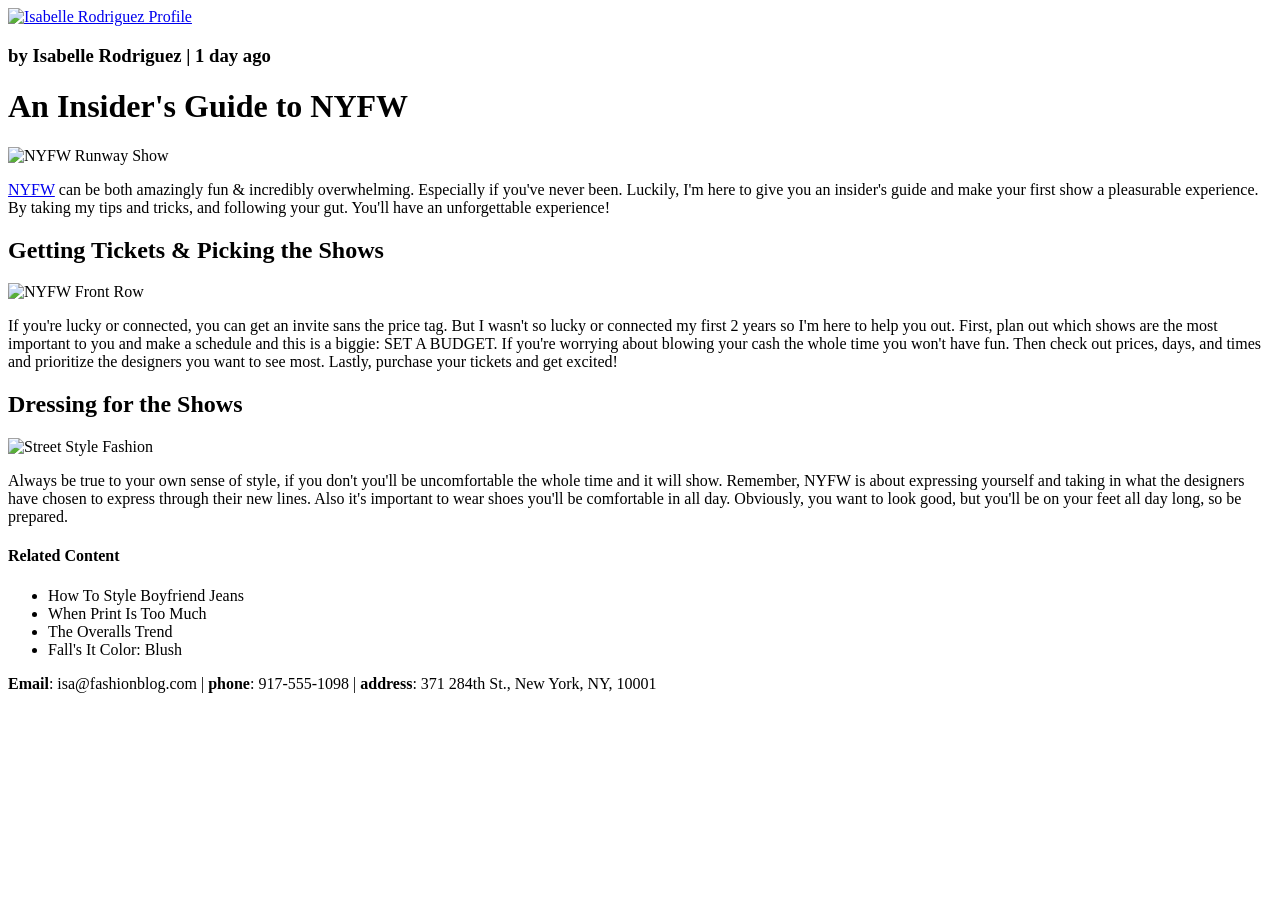
==== index.html @ 5028a847 "fix the index.html" ====
<!DOCTYPE html>
<html>
<head>
  <title>Everyday with Isa</title>
</head>
<body>

  <!-- Profile Section -->
  <a href="#contact">
    <img src="https://content.codecademy.com/courses/learn-html/elements-and-structure/profile.jpg" alt="Isabelle Rodriguez Profile">
  </a>
  <h3>by Isabelle Rodriguez | 1 day ago</h3>

  <!-- Main Blog Header -->
  <h1>An Insider's Guide to NYFW</h1>

  <!-- Blog Post 1 -->
  <img src="https://content.codecademy.com/courses/learn-html/elements-and-structure/image-one.jpeg" alt="NYFW Runway Show">
  <p><a href="https://en.wikipedia.org/wiki/New_York_Fashion_Week" target="_blank">NYFW</a> can be both amazingly fun & incredibly overwhelming. Especially if you've never been. Luckily, I'm here to give you an insider's guide and make your first show a pleasurable experience. By taking my tips and tricks, and following your gut. You'll have an unforgettable experience!</p>

  <h2>Getting Tickets & Picking the Shows</h2>

  <!-- Blog Post 2 -->
  <img src="https://content.codecademy.com/courses/learn-html/elements-and-structure/image-two.jpeg" alt="NYFW Front Row">
  <p>If you're lucky or connected, you can get an invite sans the price tag. But I wasn't so lucky or connected my first 2 years so I'm here to help you out. First, plan out which shows are the most important to you and make a schedule and this is a biggie: SET A BUDGET. If you're worrying about blowing your cash the whole time you won't have fun. Then check out prices, days, and times and prioritize the designers you want to see most. Lastly, purchase your tickets and get excited!</p>

  <h2>Dressing for the Shows</h2>

  <!-- Blog Post 3 -->
  <img src="https://content.codecademy.com/courses/learn-html/elements-and-structure/image-three.jpeg" alt="Street Style Fashion">
  <p>Always be true to your own sense of style, if you don't you'll be uncomfortable the whole time and it will show. Remember, NYFW is about expressing yourself and taking in what the designers have chosen to express through their new lines. Also it's important to wear shoes you'll be comfortable in all day. Obviously, you want to look good, but you'll be on your feet all day long, so be prepared.</p>

  <!-- Related Content Section -->
  <h4>Related Content</h4>
  <ul>
    <li>How To Style Boyfriend Jeans</li>
    <li>When Print Is Too Much</li>
    <li>The Overalls Trend</li>
    <li>Fall's It Color: Blush</li>
  </ul>

  <!-- Contact Section -->
  <div id="contact">
    <p><strong>Email</strong>: isa@fashionblog.com | <strong>phone</strong>: 917-555-1098 | <strong>address</strong>: 371 284th St., New York, NY, 10001</p>
  </div>

</body>
</html>
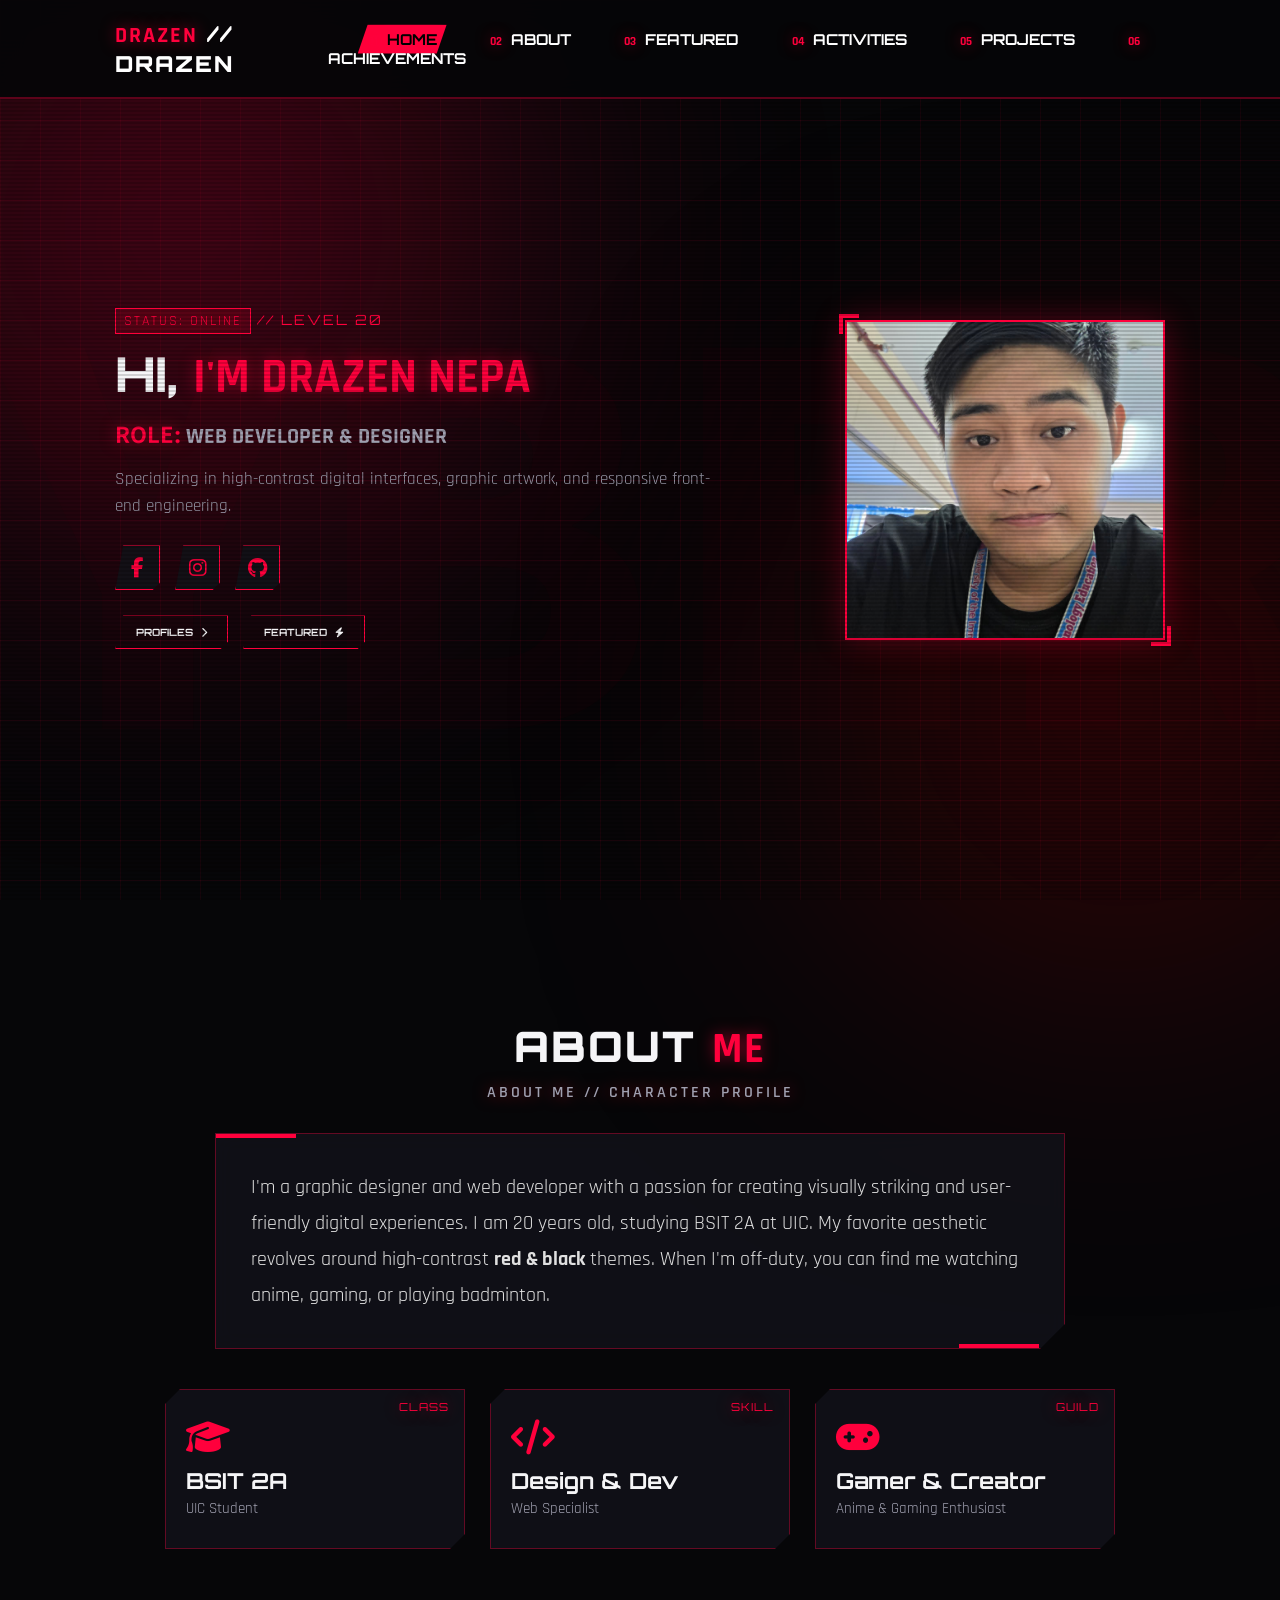
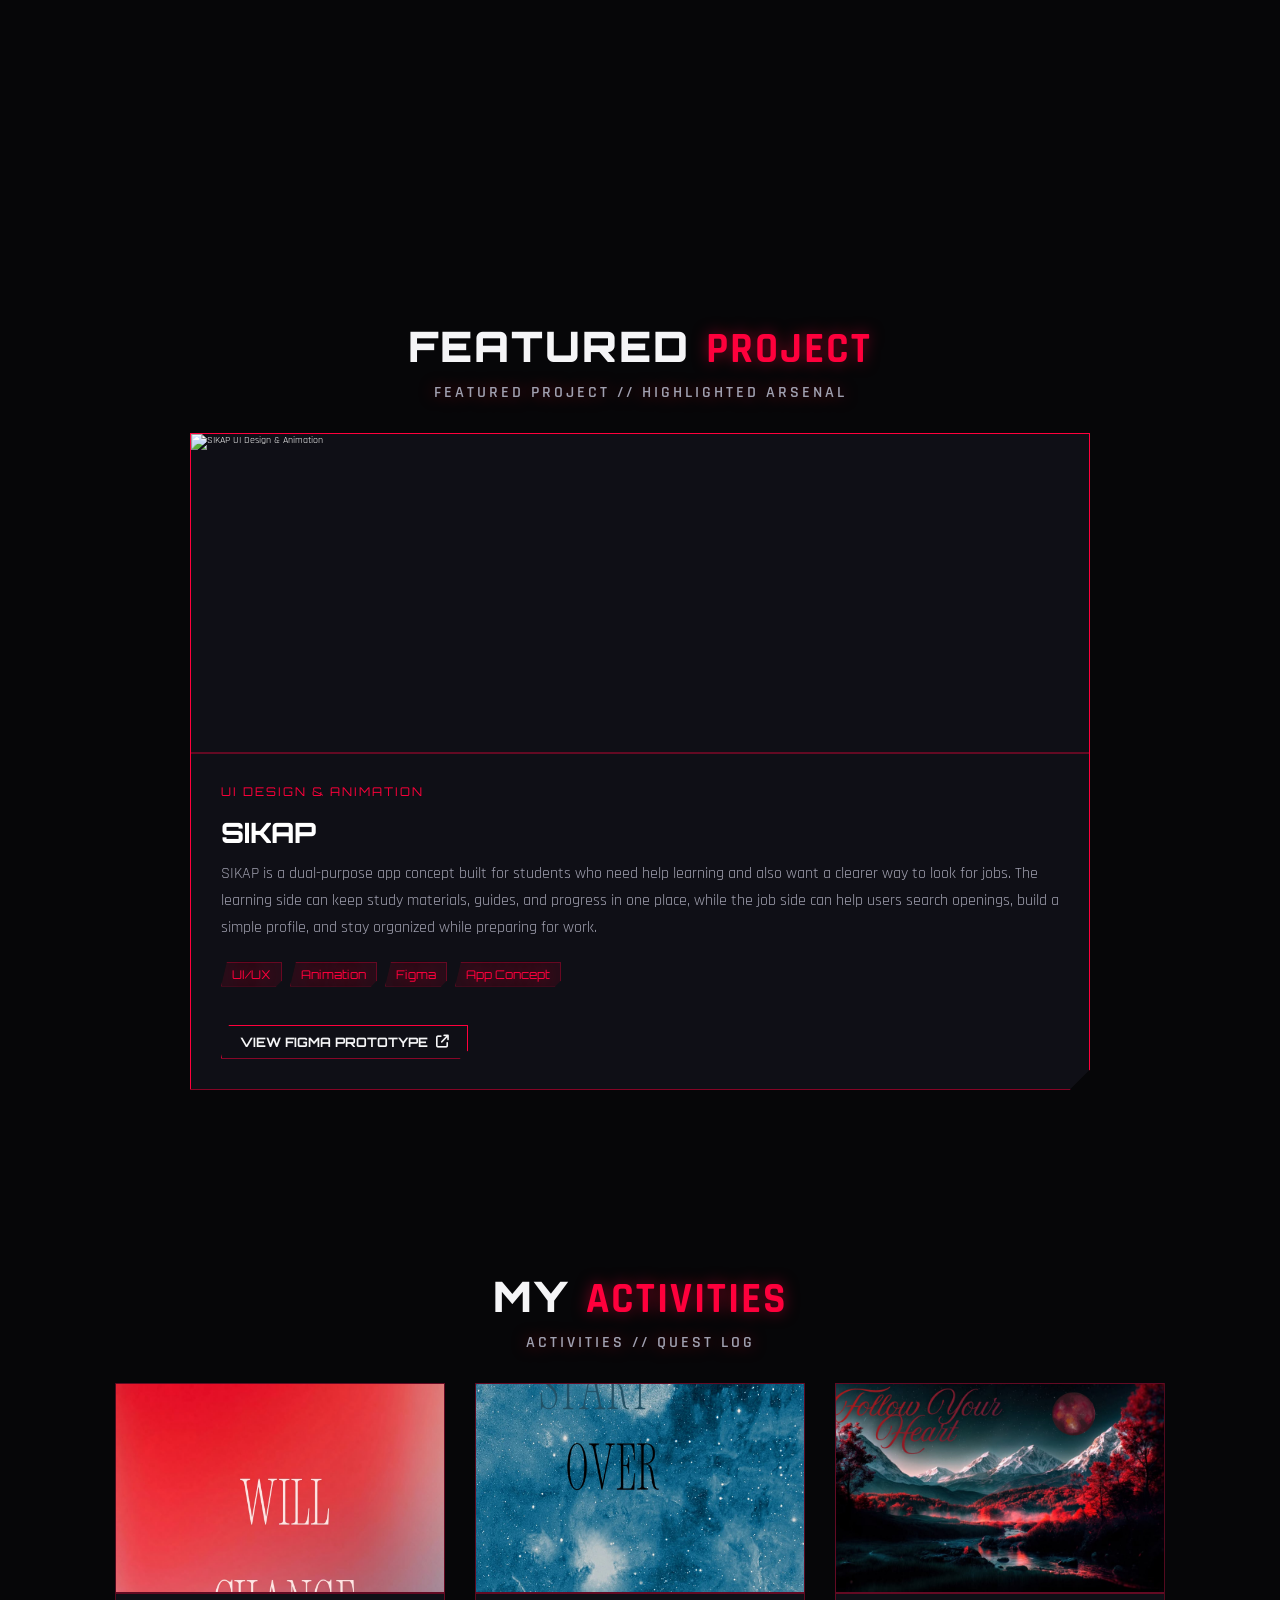
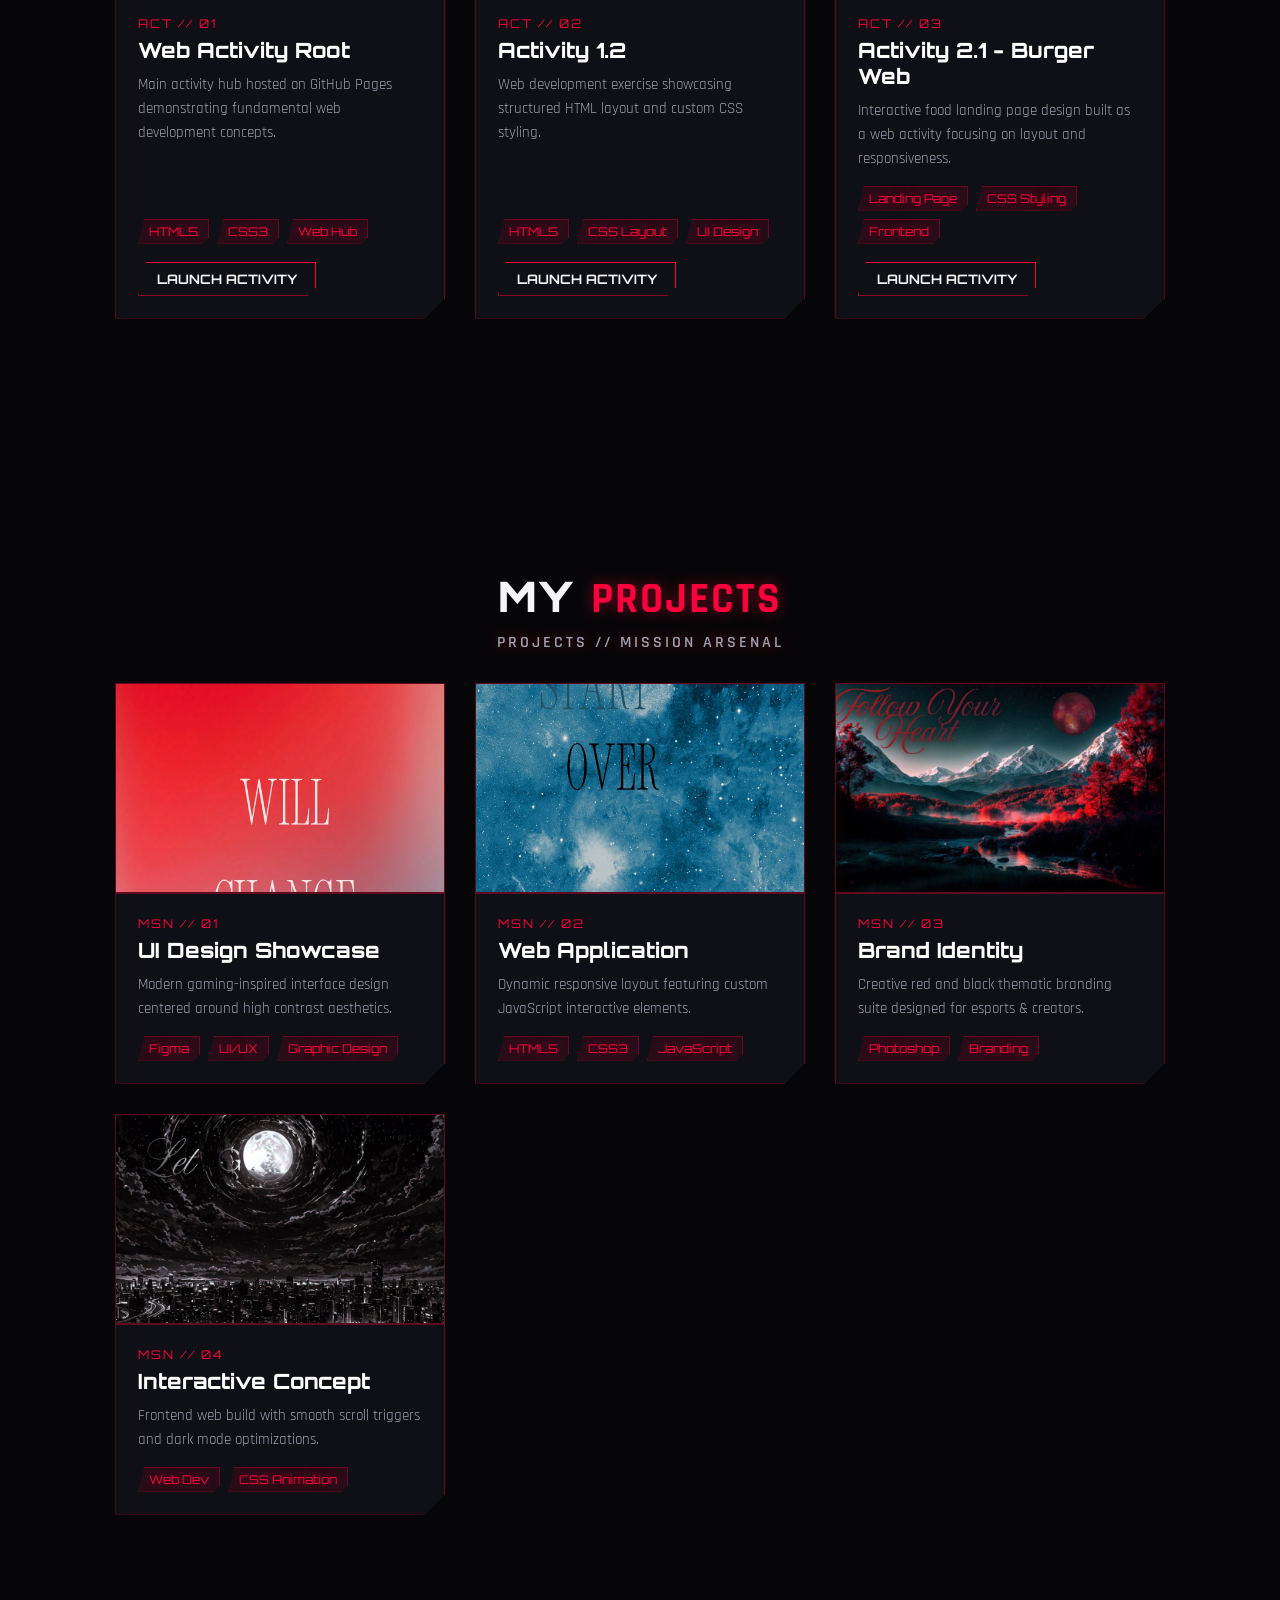
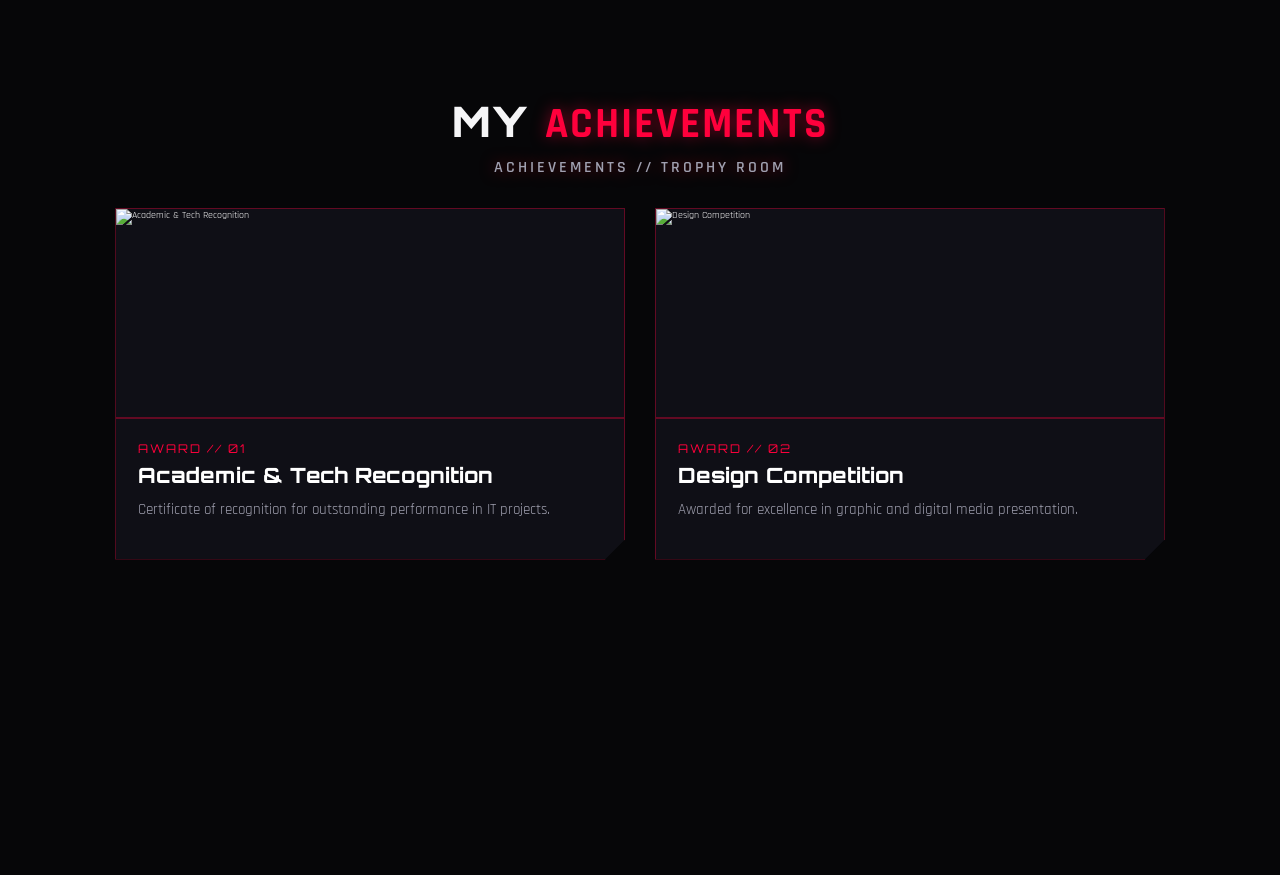
==== commit 1200924c: "checkAT1" ====
--- a/index.html
+++ b/index.html
@@ -1,48 +1,455 @@
 <!DOCTYPE html>
-<html>
+<html lang="en">
 <head>
-  <title>Everyday with Isa</title>
+    <meta charset="UTF-8">
+    <meta name="viewport" content="width=device-width, initial-scale=1.0">
+    <title>Portfolio Website - Drazen | Anime Edition</title>
+    
+    <!-- Google Anime & Cyber Fonts -->
+    <link rel="preconnect" href="https://fonts.googleapis.com">
+    <link rel="preconnect" href="https://fonts.gstatic.com" crossorigin>
+    <link href="https://fonts.googleapis.com/css2?family=Noto+Sans+JP:wght@700;900&family=Orbitron:wght@600;800;900&family=Rajdhani:wght@500;600;700&display=swap" rel="stylesheet">
+
+    <!-- Font Awesome CDN -->
+    <link rel="stylesheet" href="https://cdnjs.cloudflare.com/ajax/libs/font-awesome/6.5.1/css/all.min.css">
+    <!-- Link to local style.css -->
+    <link rel="stylesheet" href="style.css">
 </head>
 <body>
 
-  <!-- Profile Section -->
-  <a href="#contact">
-    <img src="https://content.codecademy.com/courses/learn-html/elements-and-structure/profile.jpg" alt="Isabelle Rodriguez Profile">
-  </a>
-  <h3>by Isabelle Rodriguez | 1 day ago</h3>
-
-  <!-- Main Blog Header -->
-  <h1>An Insider's Guide to NYFW</h1>
-
-  <!-- Blog Post 1 -->
-  <img src="https://content.codecademy.com/courses/learn-html/elements-and-structure/image-one.jpeg" alt="NYFW Runway Show">
-  <p><a href="https://en.wikipedia.org/wiki/New_York_Fashion_Week" target="_blank">NYFW</a> can be both amazingly fun & incredibly overwhelming. Especially if you've never been. Luckily, I'm here to give you an insider's guide and make your first show a pleasurable experience. By taking my tips and tricks, and following your gut. You'll have an unforgettable experience!</p>
-
-  <h2>Getting Tickets & Picking the Shows</h2>
-
-  <!-- Blog Post 2 -->
-  <img src="https://content.codecademy.com/courses/learn-html/elements-and-structure/image-two.jpeg" alt="NYFW Front Row">
-  <p>If you're lucky or connected, you can get an invite sans the price tag. But I wasn't so lucky or connected my first 2 years so I'm here to help you out. First, plan out which shows are the most important to you and make a schedule and this is a biggie: SET A BUDGET. If you're worrying about blowing your cash the whole time you won't have fun. Then check out prices, days, and times and prioritize the designers you want to see most. Lastly, purchase your tickets and get excited!</p>
-
-  <h2>Dressing for the Shows</h2>
-
-  <!-- Blog Post 3 -->
-  <img src="https://content.codecademy.com/courses/learn-html/elements-and-structure/image-three.jpeg" alt="Street Style Fashion">
-  <p>Always be true to your own sense of style, if you don't you'll be uncomfortable the whole time and it will show. Remember, NYFW is about expressing yourself and taking in what the designers have chosen to express through their new lines. Also it's important to wear shoes you'll be comfortable in all day. Obviously, you want to look good, but you'll be on your feet all day long, so be prepared.</p>
-
-  <!-- Related Content Section -->
-  <h4>Related Content</h4>
-  <ul>
-    <li>How To Style Boyfriend Jeans</li>
-    <li>When Print Is Too Much</li>
-    <li>The Overalls Trend</li>
-    <li>Fall's It Color: Blush</li>
-  </ul>
-
-  <!-- Contact Section -->
-  <div id="contact">
-    <p><strong>Email</strong>: isa@fashionblog.com | <strong>phone</strong>: 917-555-1098 | <strong>address</strong>: 371 284th St., New York, NY, 10001</p>
-  </div>
-
+    <!-- ANIME CRT SCANLINE & HUD OVERLAY -->
+    <div class="scanlines"></div>
+    <div class="bg-glow bg-glow-1"></div>
+    <div class="bg-glow bg-glow-2"></div>
+    <div class="grid-pattern"></div>
+    
+    <!-- BACKGROUND KANJI WATERMARK -->
+    <div class="kanji-bg">CYBER</div>
+
+    <!-- INTRO ANIMATION SCREEN -->
+    <div id="intro-loader">
+        <div class="loader-box">
+            <span class="hud-corner top-left"></span>
+            <span class="hud-corner bottom-right"></span>
+            <p class="loader-code">// SYSTEM INITIALIZING</p>
+            <h1 class="intro-title" data-text="WELCOME">WELCOME</h1>
+            <p class="intro-subtitle"><span class="jp-badge">RIOT</span> RIOT </p>
+        </div>
+    </div>
+
+    <!-- IMAGE LIGHTBOX MODAL -->
+    <div id="imageModal" class="modal">
+        <span class="close-modal">&times;</span>
+        <img class="modal-content" id="modalImg" alt="Expanded View">
+        <div id="caption"></div>
+    </div>
+
+    <!-- HEADER / NAVIGATION BAR -->
+    <header>
+        <a href="#home" class="logo"><span class="logo-kanji">DRAZEN</span> // DRAZEN</a>
+
+        <!-- Hamburger Icon for Mobile -->
+        <i class="fa-solid fa-bars" id="menu-icon"></i>
+
+        <nav>
+            <a href="#home" class="active"><span class="nav-num">01</span> HOME</a>
+            <a href="#about"><span class="nav-num">02</span> ABOUT</a>        
+            <a href="#featured"><span class="nav-num">03</span> FEATURED</a>
+            <a href="#activities"><span class="nav-num">04</span> ACTIVITIES</a>
+            <a href="#projects"><span class="nav-num">05</span> PROJECTS</a>
+            <a href="#achievements"><span class="nav-num">06</span> ACHIEVEMENTS</a>
+        </nav>
+    </header>
+
+    <!-- HOME SECTION -->
+    <section class="home" id="home">
+        <div class="home-content">
+            <div class="hud-tag"><span>STATUS: ONLINE</span> // LEVEL 20</div>
+            <h1 class="glitch-text">HI, <span>I'M DRAZEN NEPA</span></h1>
+            <h3 class="typing-text"><span class="jp-prefix">ROLE:</span> WEB DEVELOPER & DESIGNER</h3>
+            
+            <p class="home-bio-snippet">Specializing in high-contrast digital interfaces, graphic artwork, and responsive front-end engineering.</p>
+
+            <div class="social-icons">
+                <a href="https://www.facebook.com/drazen.nepa.9" target="_blank" rel="noopener noreferrer" title="Facebook"><i class="fa-brands fa-facebook-f"></i></a>
+                <a href="https://www.instagram.com/jrdrazeninepa/" target="_blank" rel="noopener noreferrer" title="Instagram"><i class="fa-brands fa-instagram"></i></a>
+                <a href="https://github.com/dnepa250000000529-rgb" target="_blank" rel="noopener noreferrer" title="GitHub"><i class="fa-brands fa-github"></i></a>
+            </div>
+
+            <div class="button-group">
+                <a href="#about" class="btn">PROFILES <i class="fa-solid fa-chevron-right"></i></a>
+                <a href="#featured" class="btn btn-primary">FEATURED <i class="fa-solid fa-bolt"></i></a>
+            </div>
+        </div>
+
+        <div class="home-img">
+            <div class="img-wrapper">
+                <div class="anime-frame-corner top-left"></div>
+                <div class="anime-frame-corner bottom-right"></div>
+                <img src="./assets/profile.jpg" alt="Profile Image">
+            </div>
+        </div>
+    </section>
+
+    <!-- ABOUT ME SECTION -->
+    <section id="about" class="about-section">
+        <div class="section-title-wrap">
+            <h2>ABOUT <span>ME</span></h2>
+            <span class="jp-title-sub">ABOUT ME // CHARACTER PROFILE</span>
+        </div>
+        
+        <div class="about-content">
+            <span class="hud-border-top"></span>
+            <p>
+                I'm a graphic designer and web developer with a passion for creating visually striking and user-friendly digital experiences. 
+                I am 20 years old, studying BSIT 2A at UIC. My favorite aesthetic revolves around high-contrast <strong>red & black</strong> themes. 
+                When I'm off-duty, you can find me watching anime, gaming, or playing badminton.
+            </p>
+            <span class="hud-border-bottom"></span>
+        </div>
+
+        <div class="about-stats">
+            <div class="stat-card">
+                <span class="card-badge">CLASS</span>
+                <i class="fa-solid fa-graduation-cap"></i>
+                <h3>BSIT 2A</h3>
+                <p>UIC Student</p>
+            </div>
+            <div class="stat-card">
+                <span class="card-badge">SKILL</span>
+                <i class="fa-solid fa-code"></i>
+                <h3>Design & Dev</h3>
+                <p>Web Specialist</p>
+            </div>
+            <div class="stat-card">
+                <span class="card-badge">GUILD</span>
+                <i class="fa-solid fa-gamepad"></i>
+                <h3>Gamer & Creator</h3>
+                <p>Anime & Gaming Enthusiast</p>
+            </div>
+        </div>
+    </section>
+
+    <!-- FEATURED PROJECT SECTION (SIKAP) -->
+    <section id="featured" class="projects-section">
+        <div class="section-title-wrap">
+            <h2>FEATURED <span>PROJECT</span></h2>
+            <span class="jp-title-sub">FEATURED PROJECT // HIGHLIGHTED ARSENAL</span>
+        </div>
+
+        <div class="projects-grid" style="max-width: 900px; margin: 0 auto;">
+            <!-- FEATURED PROJECT: SIKAP -->
+            <div class="project-card featured-card expandable-card">
+                <div class="project-img-wrapper" style="height: 320px;">
+                    <img src="projects/SIKAP.jpg" alt="SIKAP UI Design & Animation">
+                    <div class="project-overlay">
+                        <a href="https://www.figma.com/proto/uCsSbZrkTSMgM2eMP9kK3T/Group-9-BSIT1A-MACROHON-MANLA-NEPA?node-id=0-1&p=f&t=Lgr4x84EAOUePJzD-0&scaling=scale-down&content-scaling=fixed&page-id=0%3A1&starting-point-node-id=510%3A3352&fbclid=IwY2xjawTnmfFwZG9mA2V4dG4DYWVtAjExAHNydGMGYXBwX2lkATAAAR4NQ7BQVrD2ljkPjR7trWHM80tSQ08nPYYvgmvTp5ZMZebzSpzQFxaUGk2I4Q_aem_FYLcIRF7b-Br1YMTgZ-EzQ" target="_blank" rel="noopener noreferrer" class="view-icon">
+                            <i class="fa-solid fa-arrow-up-right-from-square"></i>
+                        </a>
+                    </div>
+                </div>
+                <div class="project-info" style="padding: 3rem;">
+                    <div class="card-header-tag">UI DESIGN & ANIMATION</div>
+                    <h3 style="font-size: 2.8rem; margin: 1rem 0;">SIKAP</h3>
+                    <p style="font-size: 1.6rem; line-height: 1.7; margin-bottom: 2rem;">SIKAP is a dual-purpose app concept built for students who need help learning and also want a clearer way to look for jobs. The learning side can keep study materials, guides, and progress in one place, while the job side can help users search openings, build a simple profile, and stay organized while preparing for work.</p>
+                    <div class="project-tags" style="margin-bottom: 2rem;">
+                        <span>UI/UX</span>
+                        <span>Animation</span>
+                        <span>Figma</span>
+                        <span>App Concept</span>
+                    </div>
+                    <a href="https://www.figma.com/proto/uCsSbZrkTSMgM2eMP9kK3T/Group-9-BSIT1A-MACROHON-MANLA-NEPA?node-id=0-1&p=f&t=Lgr4x84EAOUePJzD-0&scaling=scale-down&content-scaling=fixed&page-id=0%3A1&starting-point-node-id=510%3A3352&fbclid=IwY2xjawTnmfFwZG9mA2V4dG4DYWVtAjExAHNydGMGYXBwX2lkATAAAR4NQ7BQVrD2ljkPjR7trWHM80tSQ08nPYYvgmvTp5ZMZebzSpzQFxaUGk2I4Q_aem_FYLcIRF7b-Br1YMTgZ-EzQ" target="_blank" rel="noopener noreferrer" class="btn btn-activity">VIEW FIGMA PROTOTYPE <i class="fa-solid fa-arrow-up-right-from-square"></i></a>
+                </div>
+            </div>
+        </div>
+    </section>
+
+    <!-- ACTIVITIES SECTION -->
+    <section id="activities" class="projects-section">
+        <div class="section-title-wrap">
+            <h2>MY <span>ACTIVITIES</span></h2>
+            <span class="jp-title-sub">ACTIVITIES // QUEST LOG</span>
+        </div>
+
+        <div class="projects-grid">
+            <!-- Activity 1 -->
+            <div class="project-card">
+                <div class="project-img-wrapper">
+                    <img src="projects/pj.1.jpg" alt="Activity 1 Showcase">
+                    <div class="project-overlay">
+                        <a href="https://dnepa250000000529-rgb.github.io/" target="_blank" rel="noopener noreferrer" class="view-icon">
+                            <i class="fa-solid fa-arrow-up-right-from-square"></i>
+                        </a>
+                    </div>
+                </div>
+                <div class="project-info">
+                    <div class="card-header-tag">ACT // 01</div>
+                    <h3>Web Activity Root</h3>
+                    <p>Main activity hub hosted on GitHub Pages demonstrating fundamental web development concepts.</p>
+                    <div class="project-tags">
+                        <span>HTML5</span>
+                        <span>CSS3</span>
+                        <span>Web Hub</span>
+                    </div>
+                    <a href="https://dnepa250000000529-rgb.github.io/" target="_blank" rel="noopener noreferrer" class="btn btn-activity">LAUNCH ACTIVITY</a>
+                </div>
+            </div>
+
+            <!-- Activity 2 -->
+            <div class="project-card">
+                <div class="project-img-wrapper">
+                    <img src="projects/pj.2.jpg" alt="Activity 1.2 Showcase">
+                    <div class="project-overlay">
+                        <a href="https://dnepa250000000529-rgb.github.io/Activity%201.2./index.html" target="_blank" rel="noopener noreferrer" class="view-icon">
+                            <i class="fa-solid fa-arrow-up-right-from-square"></i>
+                        </a>
+                    </div>
+                </div>
+                <div class="project-info">
+                    <div class="card-header-tag">ACT // 02</div>
+                    <h3>Activity 1.2</h3>
+                    <p>Web development exercise showcasing structured HTML layout and custom CSS styling.</p>
+                    <div class="project-tags">
+                        <span>HTML5</span>
+                        <span>CSS Layout</span>
+                        <span>UI Design</span>
+                    </div>
+                    <a href="https://dnepa250000000529-rgb.github.io/Activity%201.2./index.html" target="_blank" rel="noopener noreferrer" class="btn btn-activity">LAUNCH ACTIVITY</a>
+                </div>
+            </div>
+
+            <!-- Activity 3 -->
+            <div class="project-card">
+                <div class="project-img-wrapper">
+                    <img src="projects/pj.3.jpg" alt="Activity 2.1 Burger Page">
+                    <div class="project-overlay">
+                        <a href="https://dnepa250000000529-rgb.github.io/Activity2.1/Burger/index.html" target="_blank" rel="noopener noreferrer" class="view-icon">
+                            <i class="fa-solid fa-arrow-up-right-from-square"></i>
+                        </a>
+                    </div>
+                </div>
+                <div class="project-info">
+                    <div class="card-header-tag">ACT // 03</div>
+                    <h3>Activity 2.1 - Burger Web</h3>
+                    <p>Interactive food landing page design built as a web activity focusing on layout and responsiveness.</p>
+                    <div class="project-tags">
+                        <span>Landing Page</span>
+                        <span>CSS Styling</span>
+                        <span>Frontend</span>
+                    </div>
+                    <a href="https://dnepa250000000529-rgb.github.io/Activity2.1/Burger/index.html" target="_blank" rel="noopener noreferrer" class="btn btn-activity">LAUNCH ACTIVITY</a>
+                </div>
+            </div>
+        </div>
+    </section>
+
+    <!-- PROJECTS SECTION -->
+    <section id="projects" class="projects-section">
+        <div class="section-title-wrap">
+            <h2>MY <span>PROJECTS</span></h2>
+            <span class="jp-title-sub">PROJECTS // MISSION ARSENAL</span>
+        </div>
+
+        <div class="projects-grid">
+            <!-- Project 1 -->
+            <div class="project-card expandable-card">
+                <div class="project-img-wrapper">
+                    <img src="projects/pj.1.jpg" alt="UI Design Showcase">
+                    <div class="project-overlay">
+                        <i class="fa-solid fa-magnifying-glass-plus view-icon"></i>
+                    </div>
+                </div>
+                <div class="project-info">
+                    <div class="card-header-tag">MSN // 01</div>
+                    <h3>UI Design Showcase</h3>
+                    <p>Modern gaming-inspired interface design centered around high contrast aesthetics.</p>
+                    <div class="project-tags">
+                        <span>Figma</span>
+                        <span>UI/UX</span>
+                        <span>Graphic Design</span>
+                    </div>
+                </div>
+            </div>
+
+            <!-- Project 2 -->
+            <div class="project-card expandable-card">
+                <div class="project-img-wrapper">
+                    <img src="projects/pj.2.jpg" alt="Web Application">
+                    <div class="project-overlay">
+                        <i class="fa-solid fa-magnifying-glass-plus view-icon"></i>
+                    </div>
+                </div>
+                <div class="project-info">
+                    <div class="card-header-tag">MSN // 02</div>
+                    <h3>Web Application</h3>
+                    <p>Dynamic responsive layout featuring custom JavaScript interactive elements.</p>
+                    <div class="project-tags">
+                        <span>HTML5</span>
+                        <span>CSS3</span>
+                        <span>JavaScript</span>
+                    </div>
+                </div>
+            </div>
+
+            <!-- Project 3 -->
+            <div class="project-card expandable-card">
+                <div class="project-img-wrapper">
+                    <img src="projects/pj.3.jpg" alt="Brand Identity">
+                    <div class="project-overlay">
+                        <i class="fa-solid fa-magnifying-glass-plus view-icon"></i>
+                    </div>
+                </div>
+                <div class="project-info">
+                    <div class="card-header-tag">MSN // 03</div>
+                    <h3>Brand Identity</h3>
+                    <p>Creative red and black thematic branding suite designed for esports & creators.</p>
+                    <div class="project-tags">
+                        <span>Photoshop</span>
+                        <span>Branding</span>
+                    </div>
+                </div>
+            </div>
+
+            <!-- Project 4 -->
+            <div class="project-card expandable-card">
+                <div class="project-img-wrapper">
+                    <img src="projects/pj.4.jpg" alt="Interactive Concept">
+                    <div class="project-overlay">
+                        <i class="fa-solid fa-magnifying-glass-plus view-icon"></i>
+                    </div>
+                </div>
+                <div class="project-info">
+                    <div class="card-header-tag">MSN // 04</div>
+                    <h3>Interactive Concept</h3>
+                    <p>Frontend web build with smooth scroll triggers and dark mode optimizations.</p>
+                    <div class="project-tags">
+                        <span>Web Dev</span>
+                        <span>CSS Animation</span>
+                    </div>
+                </div>
+            </div>
+        </div>
+    </section>
+
+    <!-- ACHIEVEMENTS SECTION -->
+    <section id="achievements" class="projects-section">
+        <div class="section-title-wrap">
+            <h2>MY <span>ACHIEVEMENTS</span></h2>
+            <span class="jp-title-sub">ACHIEVEMENTS // TROPHY ROOM</span>
+        </div>
+
+        <div class="projects-grid">
+            <!-- Achievement 1 -->
+            <div class="project-card achievement-card expandable-card">
+                <div class="project-img-wrapper">
+                    <img src="achievements/Ach 1.jpg" alt="Academic & Tech Recognition">
+                    <div class="project-overlay">
+                        <i class="fa-solid fa-award view-icon"></i>
+                    </div>
+                </div>
+                <div class="project-info">
+                    <div class="card-header-tag">AWARD // 01</div>
+                    <h3>Academic & Tech Recognition</h3>
+                    <p>Certificate of recognition for outstanding performance in IT projects.</p>
+                </div>
+            </div>
+
+            <!-- Achievement 2 -->
+            <div class="project-card achievement-card expandable-card">
+                <div class="project-img-wrapper">
+                    <img src="achievements/Ach 2.jpg" alt="Design Competition">
+                    <div class="project-overlay">
+                        <i class="fa-solid fa-award view-icon"></i>
+                    </div>
+                </div>
+                <div class="project-info">
+                    <div class="card-header-tag">AWARD // 02</div>
+                    <h3>Design Competition</h3>
+                    <p>Awarded for excellence in graphic and digital media presentation.</p>
+                </div>
+            </div>
+        </div>
+    </section>
+
+    <!-- JAVASCRIPT -->
+    <script>
+        // 1. INTRO LOADER TIMER
+        window.addEventListener('DOMContentLoaded', () => {
+            setTimeout(() => {
+                const loader = document.getElementById('intro-loader');
+                if (loader) {
+                    loader.classList.add('fade-out');
+                }
+            }, 1800);
+        });
+
+        // 2. LIGHTBOX MODAL FOR PROJECTS & ACHIEVEMENTS
+        const modal = document.getElementById("imageModal");
+        const modalImg = document.getElementById("modalImg");
+        const captionText = document.getElementById("caption");
+        const closeModalBtn = document.querySelector(".close-modal");
+
+        const expandableCards = document.querySelectorAll(".expandable-card");
+
+        expandableCards.forEach(card => {
+            card.addEventListener("click", function(e) {
+                // Prevent modal if user clicked directly on an external button/link inside card
+                if (e.target.closest('a') && !e.target.closest('.view-icon')) return;
+
+                const img = this.querySelector("img");
+                if (img) {
+                    modal.style.display = "block";
+                    modalImg.src = img.src;
+                    captionText.innerHTML = img.alt || "Project View";
+                }
+            });
+        });
+
+        closeModalBtn.onclick = function() {
+            modal.style.display = "none";
+        };
+
+        modal.onclick = function(event) {
+            if (event.target === modal) {
+                modal.style.display = "none";
+            }
+        };
+
+        // 3. MOBILE MENU TOGGLE
+        const menuIcon = document.getElementById('menu-icon');
+        const navbar = document.querySelector('nav');
+
+        menuIcon.onclick = () => {
+            menuIcon.classList.toggle('fa-xmark');
+            navbar.classList.toggle('active');
+        };
+
+        const navLinks = document.querySelectorAll('nav a');
+        navLinks.forEach(link => {
+            link.addEventListener('click', () => {
+                menuIcon.classList.remove('fa-xmark');
+                navbar.classList.remove('active');
+            });
+        });
+
+        // 4. SCROLL SPY
+        const sections = document.querySelectorAll('section');
+        window.onscroll = () => {
+            sections.forEach(sec => {
+                let top = window.scrollY;
+                let offset = sec.offsetTop - 150;
+                let height = sec.offsetHeight;
+                let id = sec.getAttribute('id');
+
+                if (top >= offset && top < offset + height) {
+                    navLinks.forEach(links => {
+                        links.classList.remove('active');
+                        let currentNav = document.querySelector('nav a[href*=' + id + ']');
+                        if (currentNav) currentNav.classList.add('active');
+                    });
+                }
+            });
+        };
+    </script>
 </body>
 </html>
--- a/style.css
+++ b/style.css
@@ -0,0 +1,774 @@
+@import url('https://fonts.googleapis.com/css2?family=Noto+Sans+JP:wght@700;900&family=Orbitron:wght@600;800;900&family=Rajdhani:wght@500;600;700&display=swap');
+
+/* ====================
+   GLOBAL & ANIME THEME RESETS
+   ==================== */
+:root {
+  --neon-red: #ff003c;
+  --dark-red: #8b0000;
+  --bg-black: #060608;
+  --card-bg: rgba(18, 18, 24, 0.88);
+  --text-white: #f5f5f7;
+  --text-dim: #a0a0b0;
+  --cyber-border: rgba(255, 0, 60, 0.35);
+}
+
+* {
+  margin: 0;
+  padding: 0;
+  box-sizing: border-box;
+  text-decoration: none;
+  border: none;
+  outline: none;
+  font-family: 'Rajdhani', 'Noto Sans JP', sans-serif;
+}
+
+html {
+  font-size: 62.5%;
+  scroll-behavior: smooth;
+}
+
+body {
+  width: 100%;
+  min-height: 100vh;
+  overflow-x: hidden;
+  background-color: var(--bg-black);
+  color: var(--text-white);
+  position: relative;
+}
+
+/* CRT SCANLINES & ANIME BACKDROP */
+.scanlines {
+  position: fixed;
+  top: 0;
+  left: 0;
+  width: 100%;
+  height: 100%;
+  background: linear-gradient(rgba(18, 16, 16, 0) 50%, rgba(0, 0, 0, 0.25) 50%);
+  background-size: 100% 4px;
+  z-index: 99;
+  pointer-events: none;
+  opacity: 0.6;
+}
+
+.kanji-bg {
+  position: fixed;
+  top: 15%;
+  right: -5%;
+  font-size: 40vw;
+  font-family: 'Noto Sans JP', sans-serif;
+  font-weight: 900;
+  color: rgba(255, 0, 60, 0.02);
+  pointer-events: none;
+  z-index: -3;
+  user-select: none;
+}
+
+/* DYNAMIC BACKGROUND GLOW & GRID */
+.bg-glow {
+  position: fixed;
+  border-radius: 50%;
+  filter: blur(140px);
+  z-index: -2;
+  pointer-events: none;
+  animation: floatGlow 10s ease-in-out infinite alternate;
+}
+
+.bg-glow-1 {
+  top: -10%;
+  left: -10%;
+  width: 50vw;
+  height: 50vw;
+  background: rgba(255, 0, 60, 0.25);
+}
+
+.bg-glow-2 {
+  bottom: -10%;
+  right: -10%;
+  width: 45vw;
+  height: 45vw;
+  background: rgba(139, 0, 0, 0.3);
+  animation-delay: -5s;
+}
+
+.grid-pattern {
+  position: fixed;
+  top: 0;
+  left: 0;
+  width: 100%;
+  height: 100%;
+  background-image: 
+    linear-gradient(rgba(255, 0, 60, 0.07) 1px, transparent 1px),
+    linear-gradient(90deg, rgba(255, 0, 60, 0.07) 1px, transparent 1px);
+  background-size: 40px 40px;
+  z-index: -1;
+  pointer-events: none;
+}
+
+@keyframes floatGlow {
+  0% { transform: translate(0, 0) scale(1); }
+  50% { transform: translate(40px, 20px) scale(1.1); }
+  100% { transform: translate(-20px, 40px) scale(0.95); }
+}
+
+/* ====================
+   INTRO LOADER
+   ==================== */
+#intro-loader {
+  position: fixed;
+  top: 0;
+  left: 0;
+  width: 100%;
+  height: 100%;
+  background-color: #040406;
+  display: flex;
+  justify-content: center;
+  align-items: center;
+  z-index: 9999;
+  transition: opacity 0.8s ease, visibility 0.8s ease;
+}
+
+#intro-loader.fade-out {
+  opacity: 0;
+  visibility: hidden;
+}
+
+.loader-box {
+  position: relative;
+  padding: 4rem 6rem;
+  background: rgba(10, 10, 14, 0.95);
+  border: 1px solid var(--neon-red);
+  box-shadow: 0 0 30px rgba(255, 0, 60, 0.3);
+  text-align: center;
+}
+
+.hud-corner {
+  position: absolute;
+  width: 12px;
+  height: 12px;
+  border: 3px solid var(--neon-red);
+}
+
+.hud-corner.top-left {
+  top: -2px;
+  left: -2px;
+  border-right: none;
+  border-bottom: none;
+}
+
+.hud-corner.bottom-right {
+  bottom: -2px;
+  right: -2px;
+  border-left: none;
+  border-top: none;
+}
+
+.loader-code {
+  font-family: 'Orbitron', sans-serif;
+  color: var(--neon-red);
+  font-size: 1.2rem;
+  letter-spacing: 3px;
+  margin-bottom: 1rem;
+}
+
+.intro-title {
+  font-family: 'Orbitron', sans-serif;
+  color: #fff;
+  font-size: 4.5rem;
+  font-weight: 900;
+  letter-spacing: 8px;
+  text-transform: uppercase;
+  text-shadow: 0 0 15px var(--neon-red);
+  animation: pulseGlow 1.5s infinite alternate;
+}
+
+.intro-subtitle {
+  color: var(--text-white);
+  font-size: 1.8rem;
+  letter-spacing: 4px;
+  margin-top: 15px;
+  font-weight: 700;
+}
+
+.jp-badge {
+  background: var(--neon-red);
+  color: #000;
+  padding: 2px 8px;
+  font-size: 1.4rem;
+  margin-right: 6px;
+}
+
+@keyframes pulseGlow {
+  0% { transform: scale(0.98); text-shadow: 0 0 10px var(--neon-red); }
+  100% { transform: scale(1.02); text-shadow: 0 0 25px var(--neon-red), 0 0 40px var(--neon-red); }
+}
+
+/* ====================
+   HEADER & NAVIGATION
+   ==================== */
+header {
+  position: fixed;
+  top: 0;
+  left: 0;
+  right: 0;
+  padding: 2rem 9%;
+  background: rgba(6, 6, 8, 0.95);
+  backdrop-filter: blur(12px);
+  border-bottom: 2px solid var(--cyber-border);
+  display: flex;
+  justify-content: space-between;
+  align-items: center;
+  z-index: 100;
+}
+
+.logo {
+  font-family: 'Orbitron', sans-serif;
+  font-size: 2.2rem;
+  color: white;
+  font-weight: 900;
+  letter-spacing: 2px;
+  transition: 0.3s ease;
+}
+
+.logo-kanji {
+  color: var(--neon-red);
+}
+
+.logo:hover {
+  transform: skewX(-5deg);
+  text-shadow: 0 0 15px var(--neon-red);
+}
+
+nav a {
+  font-family: 'Orbitron', sans-serif;
+  font-size: 1.5rem;
+  color: white;
+  margin-left: 3rem;
+  font-weight: 700;
+  transition: 0.3s ease;
+  padding: 5px 10px;
+  position: relative;
+}
+
+.nav-num {
+  color: var(--neon-red);
+  font-size: 1.2rem;
+  margin-right: 4px;
+}
+
+nav a:hover,
+nav a.active {
+  color: #000;
+  background: var(--neon-red);
+  box-shadow: 0 0 15px var(--neon-red);
+  clip-path: polygon(10px 0, 100% 0, calc(100% - 10px) 100%, 0 100%);
+}
+
+#menu-icon {
+  font-size: 3rem;
+  color: white;
+  display: none;
+  cursor: pointer;
+  transition: 0.3s ease;
+}
+
+#menu-icon:hover {
+  color: var(--neon-red);
+}
+
+/* ====================
+   HOME SECTION & SOCIAL ICONS
+   ==================== */
+section {
+  min-height: 100vh;
+  padding: 12rem 9% 6rem;
+}
+
+.home {
+  display: flex;
+  justify-content: space-between;
+  align-items: center;
+  gap: 4rem;
+}
+
+.home-content {
+  max-width: 600px;
+}
+
+.hud-tag {
+  font-family: 'Orbitron', sans-serif;
+  color: var(--neon-red);
+  font-size: 1.4rem;
+  letter-spacing: 2px;
+  margin-bottom: 1.5rem;
+}
+
+.hud-tag span {
+  background: rgba(255, 0, 60, 0.15);
+  border: 1px solid var(--neon-red);
+  padding: 3px 8px;
+}
+
+.glitch-text {
+  font-family: 'Orbitron', sans-serif;
+  font-size: 4.8rem;
+  font-weight: 900;
+  line-height: 1.2;
+  margin-bottom: 1rem;
+}
+
+.typing-text {
+  font-size: 2.2rem;
+  color: var(--text-dim);
+  margin-bottom: 1.5rem;
+}
+
+.jp-prefix {
+  color: var(--neon-red);
+  font-family: 'Noto Sans JP', sans-serif;
+}
+
+.home-bio-snippet {
+  font-size: 1.7rem;
+  color: var(--text-dim);
+  line-height: 1.6;
+}
+
+/* FIXED SOCIAL ICONS */
+.social-icons {
+  display: flex;
+  gap: 1.5rem;
+  margin: 2.5rem 0;
+}
+
+.social-icons a {
+  display: inline-flex;
+  justify-content: center;
+  align-items: center;
+  width: 4.5rem;
+  height: 4.5rem;
+  background: rgba(18, 18, 24, 0.9);
+  border: 1px solid var(--neon-red);
+  color: var(--neon-red);
+  font-size: 2rem;
+  transition: all 0.3s ease;
+  clip-path: polygon(8px 0, 100% 0, 100% calc(100% - 8px), calc(100% - 8px) 100%, 0 100%);
+  cursor: pointer;
+}
+
+.social-icons a:hover {
+  background: var(--neon-red);
+  color: #000;
+  box-shadow: 0 0 20px var(--neon-red);
+  transform: translateY(-4px) scale(1.08);
+}
+
+.button-group {
+  display: flex;
+  gap: 1.5rem;
+}
+
+.home-img {
+  position: relative;
+}
+
+.img-wrapper {
+  position: relative;
+  width: 320px;
+  height: 320px;
+  border: 2px solid var(--neon-red);
+  box-shadow: 0 0 30px rgba(255, 0, 60, 0.3);
+}
+
+.img-wrapper img {
+  width: 100%;
+  height: 100%;
+  object-fit: cover;
+}
+
+.anime-frame-corner {
+  position: absolute;
+  width: 20px;
+  height: 20px;
+  border: 4px solid var(--neon-red);
+  z-index: 2;
+}
+
+.anime-frame-corner.top-left {
+  top: -8px;
+  left: -8px;
+  border-right: none;
+  border-bottom: none;
+}
+
+.anime-frame-corner.bottom-right {
+  bottom: -8px;
+  right: -8px;
+  border-left: none;
+  border-top: none;
+}
+
+/* ====================
+   SECTIONS & ABOUT
+   ==================== */
+.section-title-wrap {
+  text-align: center;
+  margin-bottom: 3rem;
+}
+
+h2 {
+  font-family: 'Orbitron', sans-serif;
+  font-size: 4.2rem;
+  font-weight: 900;
+  letter-spacing: 2px;
+  text-transform: uppercase;
+}
+
+span {
+  color: var(--neon-red);
+  text-shadow: 0 0 15px rgba(255, 0, 60, 0.5);
+}
+
+.jp-title-sub {
+  display: block;
+  font-size: 1.6rem;
+  color: var(--text-dim);
+  letter-spacing: 3px;
+  margin-top: 5px;
+  font-weight: 600;
+}
+
+.about-content {
+  max-width: 850px;
+  margin: 20px auto 40px;
+  line-height: 1.8;
+  font-size: 2rem;
+  color: #e0e0e0;
+  background: var(--card-bg);
+  border: 1px solid var(--cyber-border);
+  padding: 3.5rem;
+  position: relative;
+  clip-path: polygon(0 0, 100% 0, 100% calc(100% - 25px), calc(100% - 25px) 100%, 0 100%);
+  backdrop-filter: blur(10px);
+}
+
+.hud-border-top {
+  position: absolute;
+  top: 0;
+  left: 0;
+  width: 80px;
+  height: 4px;
+  background: var(--neon-red);
+}
+
+.hud-border-bottom {
+  position: absolute;
+  bottom: 0;
+  right: 25px;
+  width: 80px;
+  height: 4px;
+  background: var(--neon-red);
+}
+
+.about-stats {
+  display: grid;
+  grid-template-columns: repeat(auto-fit, minmax(240px, 1fr));
+  gap: 25px;
+  max-width: 950px;
+  margin: 0 auto;
+}
+
+.stat-card {
+  position: relative;
+  background: var(--card-bg);
+  border: 1px solid var(--cyber-border);
+  padding: 3rem 2rem;
+  transition: 0.3s ease;
+  clip-path: polygon(15px 0, 100% 0, 100% calc(100% - 15px), calc(100% - 15px) 100%, 0 100%, 0 15px);
+}
+
+.stat-card:hover {
+  border-color: var(--neon-red);
+  transform: translateY(-5px);
+  box-shadow: 0 10px 25px rgba(255, 0, 60, 0.3);
+  background: rgba(25, 25, 35, 0.95);
+}
+
+.card-badge {
+  position: absolute;
+  top: 10px;
+  right: 15px;
+  font-family: 'Orbitron', sans-serif;
+  font-size: 1.1rem;
+  color: var(--neon-red);
+  letter-spacing: 1px;
+}
+
+.stat-card i {
+  font-size: 3.5rem;
+  color: var(--neon-red);
+  margin-bottom: 1.2rem;
+}
+
+.stat-card h3 {
+  font-family: 'Orbitron', sans-serif;
+  font-size: 2.2rem;
+  margin-bottom: 0.5rem;
+}
+
+.stat-card p {
+  font-size: 1.5rem;
+  color: var(--text-dim);
+}
+
+/* ====================
+   PROJECT & ACTIVITY CARDS
+   ==================== */
+.projects-grid {
+  display: grid;
+  grid-template-columns: repeat(auto-fit, minmax(310px, 1fr));
+  gap: 30px;
+  margin-top: 20px;
+}
+
+.project-card {
+  background: var(--card-bg);
+  border: 1px solid var(--cyber-border);
+  clip-path: polygon(0 0, 100% 0, 100% calc(100% - 20px), calc(100% - 20px) 100%, 0 100%);
+  overflow: hidden;
+  text-align: left;
+  transition: all 0.3s ease;
+  display: flex;
+  flex-direction: column;
+}
+
+.expandable-card {
+  cursor: pointer;
+}
+
+.project-card:hover {
+  transform: translateY(-8px);
+  border-color: var(--neon-red);
+  box-shadow: 0 12px 30px rgba(255, 0, 60, 0.35);
+}
+
+.project-img-wrapper {
+  position: relative;
+  width: 100%;
+  height: 210px;
+  overflow: hidden;
+  border-bottom: 2px solid var(--cyber-border);
+}
+
+.project-img-wrapper img {
+  width: 100%;
+  height: 100%;
+  object-fit: cover;
+  transition: transform 0.5s ease;
+}
+
+.project-card:hover .project-img-wrapper img {
+  transform: scale(1.08);
+}
+
+.project-overlay {
+  position: absolute;
+  top: 0;
+  left: 0;
+  width: 100%;
+  height: 100%;
+  background: rgba(255, 0, 60, 0.7);
+  display: flex;
+  justify-content: center;
+  align-items: center;
+  opacity: 0;
+  transition: opacity 0.3s ease;
+}
+
+.project-card:hover .project-overlay {
+  opacity: 1;
+}
+
+.view-icon {
+  font-size: 2.2rem;
+  color: #fff;
+  background: #000;
+  width: 55px;
+  height: 55px;
+  border-radius: 50%;
+  display: flex;
+  justify-content: center;
+  align-items: center;
+  box-shadow: 0 0 15px rgba(0, 0, 0, 0.8);
+  transition: 0.3s ease;
+}
+
+.view-icon:hover {
+  background: var(--neon-red);
+  color: #000;
+  transform: scale(1.1);
+}
+
+.project-info {
+  padding: 2.2rem;
+  display: flex;
+  flex-direction: column;
+  flex-grow: 1;
+}
+
+.card-header-tag {
+  font-family: 'Orbitron', sans-serif;
+  font-size: 1.2rem;
+  color: var(--neon-red);
+  letter-spacing: 2px;
+  margin-bottom: 0.6rem;
+}
+
+.project-info h3 {
+  font-family: 'Orbitron', sans-serif;
+  font-size: 2.1rem;
+  font-weight: 800;
+  color: #fff;
+  margin-bottom: 1rem;
+}
+
+.project-info p {
+  font-size: 1.5rem;
+  color: var(--text-dim);
+  line-height: 1.6;
+  margin-bottom: 1.5rem;
+}
+
+.project-tags {
+  margin-top: auto;
+  display: flex;
+  flex-wrap: wrap;
+  gap: 8px;
+}
+
+.project-tags span {
+  font-size: 1.2rem;
+  font-family: 'Orbitron', sans-serif;
+  color: var(--neon-red);
+  background: rgba(255, 0, 60, 0.1);
+  border: 1px solid rgba(255, 0, 60, 0.3);
+  padding: 4px 10px;
+  clip-path: polygon(6px 0, 100% 0, 100% calc(100% - 6px), calc(100% - 6px) 100%, 0 100%);
+}
+
+.btn {
+  display: inline-flex;
+  align-items: center;
+  gap: 8px;
+  background: transparent;
+  color: var(--text-white);
+  border: 1px solid var(--neon-red);
+  padding: 1rem 2rem;
+  font-family: 'Orbitron', sans-serif;
+  font-weight: 700;
+  transition: 0.3s ease;
+  clip-path: polygon(8px 0, 100% 0, 100% calc(100% - 8px), calc(100% - 8px) 100%, 0 100%);
+  cursor: pointer;
+}
+
+.btn:hover {
+  background: var(--neon-red);
+  color: #000;
+  box-shadow: 0 0 20px var(--neon-red);
+}
+
+.btn-activity {
+  margin-top: 1.8rem;
+  font-size: 1.3rem;
+  padding: 0.8rem 1.8rem;
+  align-self: flex-start;
+}
+
+/* FEATURED CARD STYLING */
+.featured-card {
+  border-color: var(--neon-red);
+  box-shadow: 0 0 20px rgba(255, 0, 60, 0.2);
+}
+
+/* ====================
+   LIGHTBOX MODAL & CAPTION
+   ==================== */
+.modal {
+  display: none; 
+  position: fixed; 
+  z-index: 10000; 
+  padding-top: 60px; 
+  left: 0;
+  top: 0;
+  width: 100%; 
+  height: 100%; 
+  overflow: auto; 
+  background-color: rgba(4, 4, 6, 0.95); 
+  backdrop-filter: blur(12px);
+}
+
+.modal-content {
+  margin: auto;
+  display: block;
+  max-width: 85%;
+  max-height: 80vh;
+  border: 2px solid var(--neon-red);
+  box-shadow: 0 0 30px rgba(255, 0, 60, 0.4);
+  object-fit: contain;
+}
+
+#caption {
+  margin: auto;
+  display: block;
+  width: 80%;
+  max-width: 700px;
+  text-align: center;
+  color: var(--text-white);
+  font-family: 'Orbitron', sans-serif;
+  font-size: 2rem;
+  padding: 15px 0;
+}
+
+.close-modal {
+  position: absolute;
+  top: 25px;
+  right: 35px;
+  color: var(--neon-red);
+  font-size: 40px;
+  font-weight: bold;
+  cursor: pointer;
+  transition: 0.3s;
+}
+
+.close-modal:hover {
+  color: #fff;
+  text-shadow: 0 0 15px var(--neon-red);
+}
+
+/* RESPONSIVE MEDIA QUERIES */
+@media (max-width: 991px) {
+  html { font-size: 55%; }
+  header { padding: 2rem 5%; }
+  section { padding: 10rem 5% 5rem; }
+  .home { flex-direction: column-reverse; text-align: center; }
+  .social-icons { justify-content: center; }
+  .button-group { justify-content: center; }
+}
+
+@media (max-width: 768px) {
+  #menu-icon { display: block; }
+  nav {
+    position: absolute;
+    top: 100%;
+    left: 0;
+    width: 100%;
+    padding: 2rem 5%;
+    background: rgba(6, 6, 8, 0.98);
+    border-bottom: 2px solid var(--neon-red);
+    display: none;
+    flex-direction: column;
+    gap: 1.5rem;
+  }
+  nav.active { display: flex; }
+  nav a { margin-left: 0; font-size: 1.8rem; }
+}
